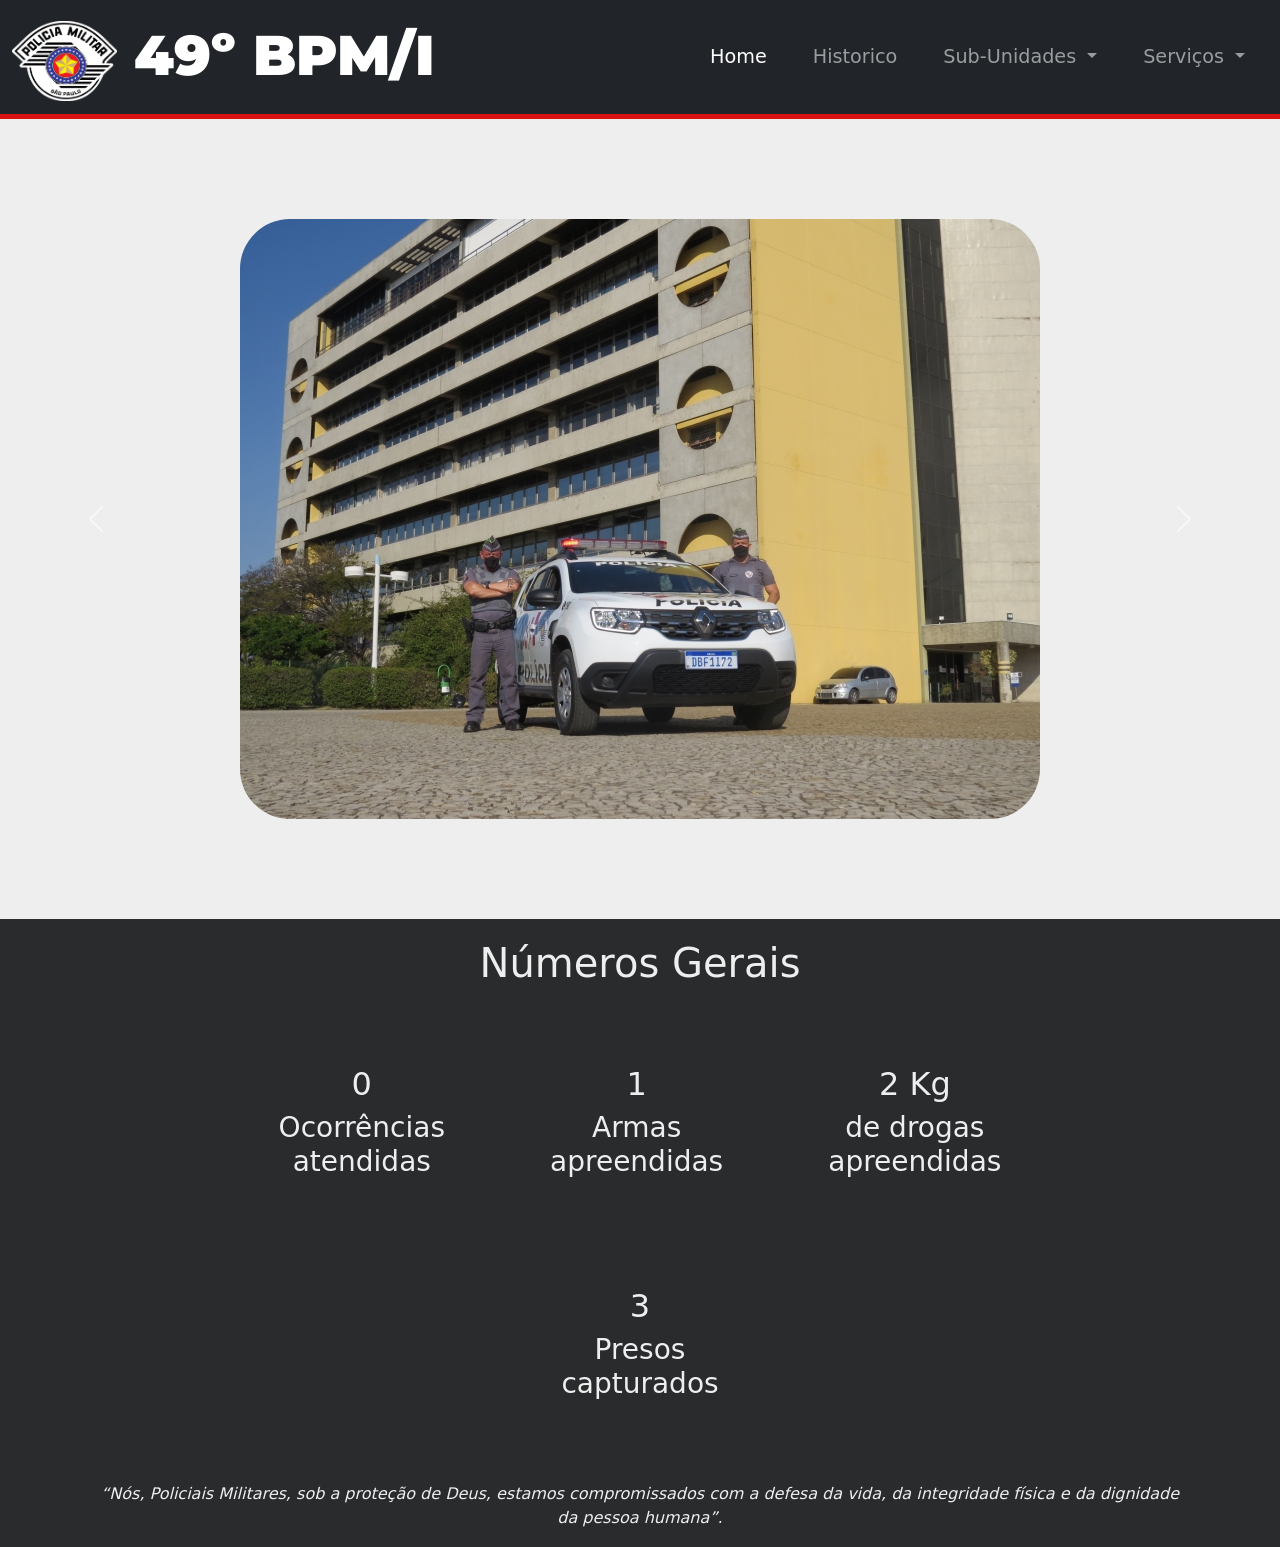
==== index.html @ ed8db5fe "add files to the website" ====
<!DOCTYPE html>
<html>

<head>
  <meta charset="utf-8">
  <title>49º BPM/I</title>
  <!-- CSS -->
  <link href="https://cdn.jsdelivr.net/npm/bootstrap@5.1.3/dist/css/bootstrap.min.css" rel="stylesheet" integrity="sha384-1BmE4kWBq78iYhFldvKuhfTAU6auU8tT94WrHftjDbrCEXSU1oBoqyl2QvZ6jIW3" crossorigin="anonymous">
  <link rel="stylesheet" href="css/styles.css">
  <link rel="icon" href="images/faviconpm.ico">

  <!-- BOOTSTRAP SCRIPT -->
  <script src="https://cdn.jsdelivr.net/npm/@popperjs/core@2.10.2/dist/umd/popper.min.js" integrity="sha384-7+zCNj/IqJ95wo16oMtfsKbZ9ccEh31eOz1HGyDuCQ6wgnyJNSYdrPa03rtR1zdB" crossorigin="anonymous"></script>
  <script src="https://cdn.jsdelivr.net/npm/bootstrap@5.1.3/dist/js/bootstrap.min.js" integrity="sha384-QJHtvGhmr9XOIpI6YVutG+2QOK9T+ZnN4kzFN1RtK3zEFEIsxhlmWl5/YESvpZ13" crossorigin="anonymous"></script>

  <!-- ICONS -->
  <script src="https://kit.fontawesome.com/e531ed52e5.js" crossorigin="anonymous"></script>

  <!-- FONTS -->
  <link rel="preconnect" href="https://fonts.googleapis.com">
  <link rel="preconnect" href="https://fonts.gstatic.com" crossorigin>
  <link
    href="https://fonts.googleapis.com/css2?family=Montserrat:ital,wght@0,100;0,200;0,300;0,400;0,500;0,600;0,700;0,800;0,900;1,100;1,200;1,300;1,400;1,500;1,600;1,700;1,800;1,900&family=Ubuntu:ital,wght@0,300;0,400;0,500;0,700;1,300;1,400;1,500;1,700&display=swap"
    rel="stylesheet">
</head>

<body>
  <!-- NavBar -->
  <section id="navegbar">
    <nav class="navbar navbar-expand-lg navbar-dark bg-dark">
      <div class="container-fluid">
        <a class="navbar-brand" href="#"><img src="images/logo.png" alt="" width="105" height="80" class="d-inline-block align-text-top">
          49º BPM/I
        </a>
        <button class="navbar-toggler" type="button" data-bs-toggle="collapse" data-bs-target="#navbarSupportedContent" aria-controls="navbarSupportedContent" aria-expanded="false" aria-label="Toggle navigation">
          <span class="navbar-toggler-icon"></span>
        </button>
        <div class="collapse navbar-collapse" id="navbarSupportedContent">
          <ul class="navbar-nav ms-auto mb-2 mb-lg-0">
            <li class="nav-item">
              <a class="nav-link active" aria-current="page" href="#">Home</a>
            </li>
            <li class="nav-item">
              <a class="nav-link" href="historico.html">Historico</a>
            </li>
            <li class="nav-item dropdown">
              <a class="nav-link dropdown-toggle" href="#" id="navbarDropdown" role="button" data-bs-toggle="dropdown" aria-expanded="false">
                Sub-Unidades
              </a>
              <ul class="dropdown-menu" aria-labelledby="navbarDropdown">
                <li><a class="dropdown-item" href="1cia.html">1 Cia</a></li>
                <li><a class="dropdown-item" href="2cia.html">2 Cia</a></li>
                <li><a class="dropdown-item" href="3cia.html">3 Cia</a></li>
                <li><a class="dropdown-item" href="#">Cia FT</a></li>
              </ul>
              <li class="nav-item dropdown">
                <a class="nav-link dropdown-toggle" href="#" id="navbarDropdown" role="button" data-bs-toggle="dropdown" aria-expanded="false">
                  Serviços
                </a>
                <ul class="dropdown-menu" aria-labelledby="navbarDropdown">
                  <li><a class="dropdown-item" href="http://sisbol.intranet.pm.sp.gov.br/_sisbolsc8/frmlogin/">Sisbol</a></li>
                  <li><a class="dropdown-item" href="#">Dejem/Delegada</a></li>
                  <li><a class="dropdown-item" href="#">Escala</a></li>
                  <li><a class="dropdown-item" href="#">Holerite</a></li>
                </ul>
            </li>
          </ul>
        </div>
    </nav>
  </section>
  <div class="logo-line">
  </div>

  <!-- Carousel -->
  <section id="photos">
    <div id="carouselExampleControls" class="carousel slide" data-bs-ride="carousel">
      <div class="carousel-inner">
        <div class="carousel-item active">
          <img class='photo-caro-index' src="images/img1.jpg" alt="photo1" class="d-block w-100" alt="...">
        </div>
        <div class="carousel-item">
          <img class="photo-caro-index" src="images/img2.jpeg" alt="photo2" class="d-block w-100" alt="...">
        </div>
        <div class="carousel-item">

          <img class="photo-caro-index" src="images/img3.jpeg" alt="photo3" class="d-block w-100" alt="...">
        </div>
        <div class="carousel-item">

          <img class="photo-caro-index" src="images/img4.jpg" alt="photo3" class="d-block w-100" alt="...">
        </div>
        <div class="carousel-item">

          <img class="photo-caro-index" src="images/img5.jpg" alt="photo3" class="d-block w-100" alt="...">
        </div>
      </div>
      <button class="carousel-control-prev" type="button" data-bs-target="#carouselExampleControls" data-bs-slide="prev">
        <span class="carousel-control-prev-icon" aria-hidden="true"></span>
        <span class="visually-hidden">Previous</span>
      </button>
      <button class="carousel-control-next" type="button" data-bs-target="#carouselExampleControls" data-bs-slide="next">
        <span class="carousel-control-next-icon" aria-hidden="true"></span>
        <span class="visually-hidden">Next</span>
      </button>
    </div>
  </section>


  <div class="bottom-container">

    <h1 class="work-label">Números Gerais</h1>
    <div >
      <div class="work-sub">
        <h2>0</h2>
        <h3>Ocorrências<br/>atendidas</h3>
      </div>
      <div class="work-sub">
        <h2>1</h2>
        <h3>Armas<br/>apreendidas</h3>
      </div>
      <div class="work-sub">
        <h2>2 Kg</h2>
        <h3>de drogas<br/>apreendidas</h3>
      </div>
      <div class="work-sub">
        <h2>3</h2>
        <h3>Presos<br/>capturados</h3>
      </div>
    </div>
  </section>

    <div class="socialmedia">
      <a href="https://www.facebook.com/">
        <i class="socialmedia-icons fab fa-facebook-f"></i>
      </a>
      <a href="https://www.instagram.com/">
        <i class="socialmedia-icons fab fa-instagram"></i>
      </a>
      <a href="">
      <i class="socialmedia-icons fas fa-envelope"></i>
      </a>
    </div>
    <p class="endphrase">“Nós, Policiais Militares, sob a proteção de Deus, estamos compromissados
  com a defesa da vida, da integridade física e da dignidade da pessoa humana”.</p>
  </div>

</body>

</html>
---- css/styles.css ----
body{
  background-color: #EEEEEE ;
  text-align: center;
  margin: 0;
}

/* Navbar */
.navbar-brand {
  font-family: 'Montserrat', sans-serif;
  font-weight: 900;
  font-size: 3.5rem;
}

.nav-item {

  font-size: 1.2rem;
  padding: 0 15px;
}

.logo-line {
  background-color: #DA1212;
  height: 5px;
  padding-top: 0;
}

/* Home */
#photos {
  padding: 100px 0 100px;
}

.photo-caro-index {
  border-radius: 50px;
  text-align: center;
  width: 800px;
  height: 600px;
}


.photo-caro {
  border-radius: 50px;
  text-align: center;
  object-fit: cover;
  width: 700px;
  height: 500px;
}

.bottom-container {
  background-color: #292b2c;
  color: #EEEEEE;
  padding: 10px 100px 1px;

}

.work-label {
  padding: 10px 40px 20px;
}

.work-sub {
  display: inline-block;
  padding: 50px 50px 50px;
}

.socialmedia-icons {
  margin-left: 10px;
  margin-right: 10px;
  margin-bottom: 30px;
}


.endphrase {
  font-style: italic;
}

/* Historico */

#historico {
  padding: 100px 100px;
  display: inline-block;
}

.texto-his {
  text-align: left;
  vertical-align: middle;

}

.brasao {
  text-align: center;
}

.container-cia {
  height: 500px;

}

.cia-label {
  text-align: center;
  vertical-align: bottom;
  padding-top: 0;
  margin-top: 180px;
}


.photos-cia {
  height: 500px;
  width: 600px;
}

.texto-cia {
  text-align: center;
}

.pel-cia {
  padding: 20px 0 20px 30px;

}

hr {
  border-color: #C8C6C6;
  margin: auto;
  width: 20%;
}

a{
  text-decoration:none;
  color: inherit;
}
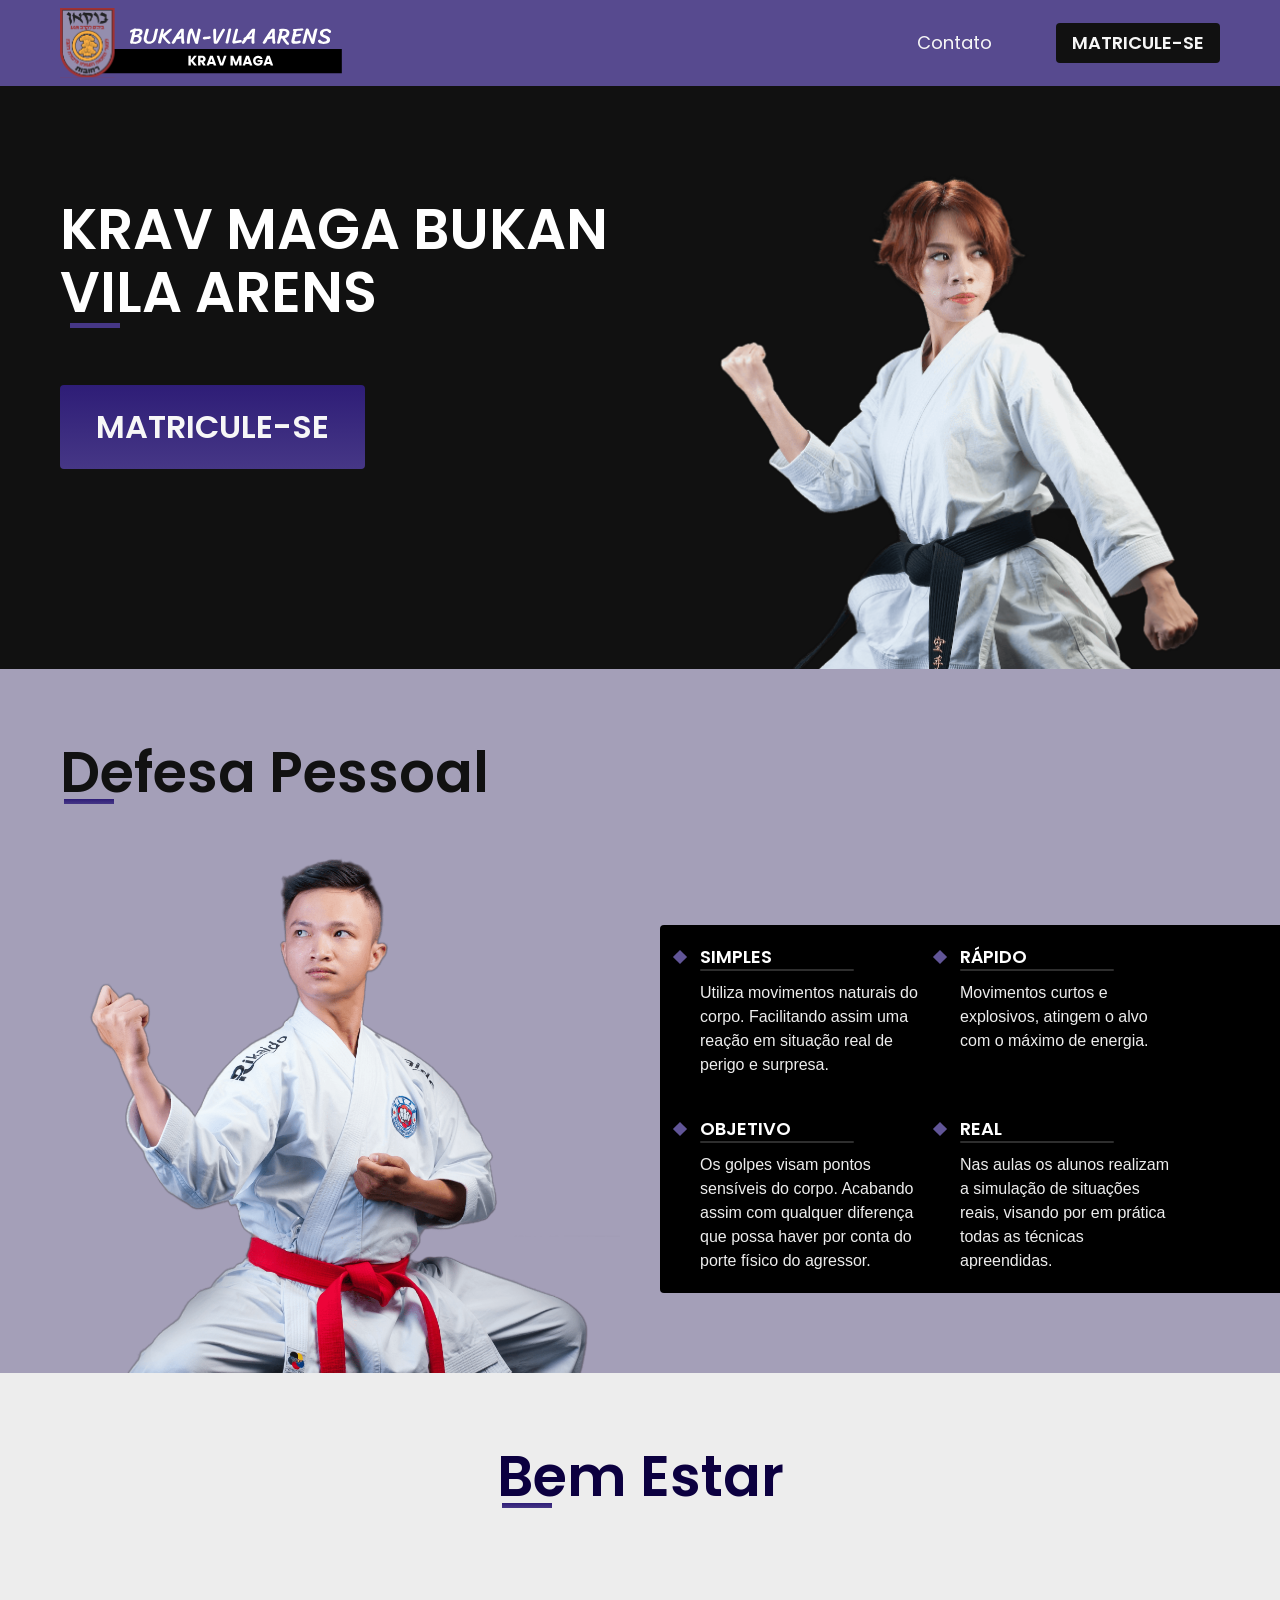
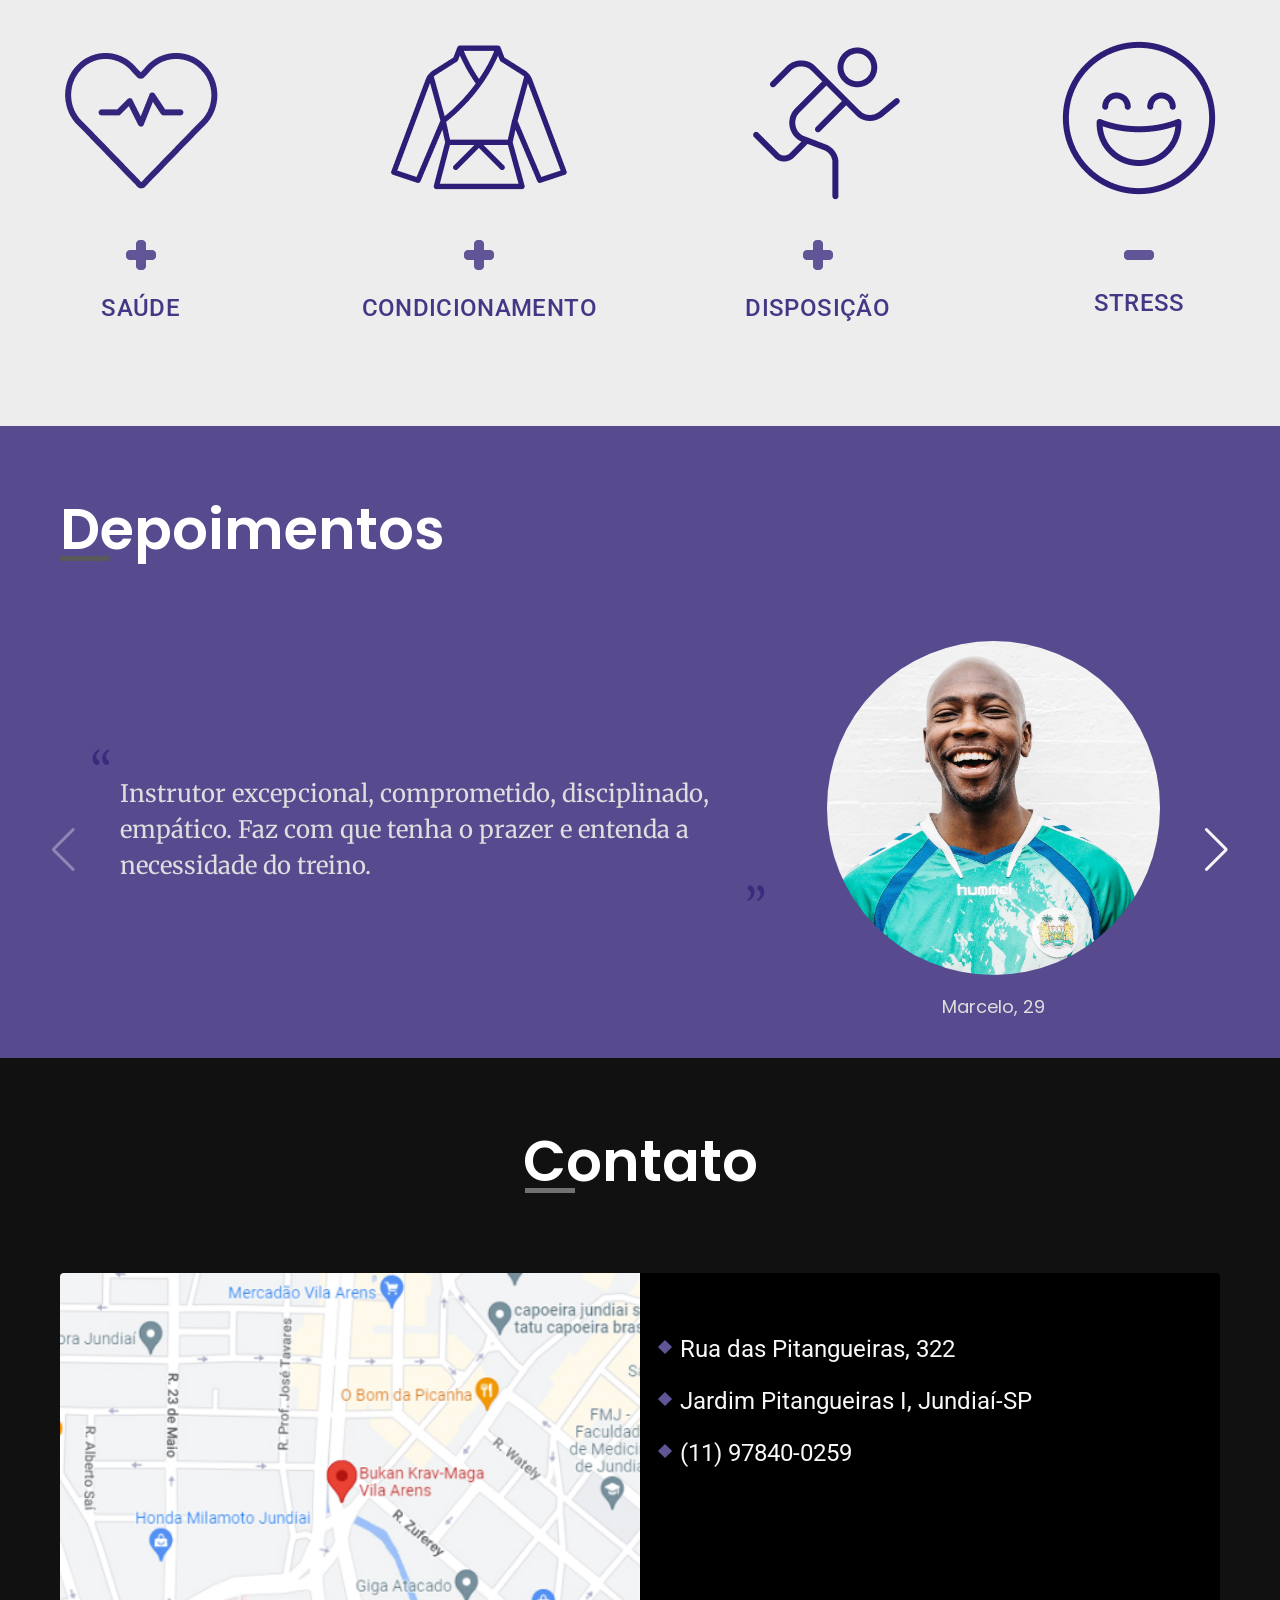
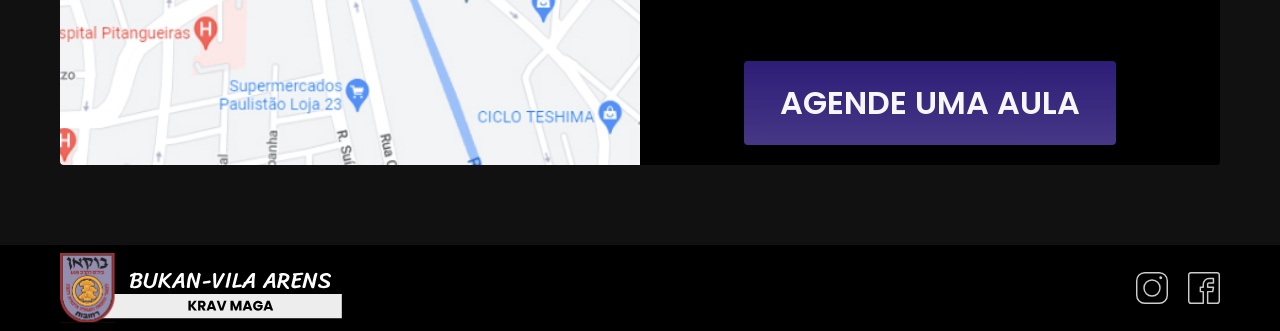
==== commit f4d74edb: "Add files via upload" ====
--- a/index.html
+++ b/index.html
@@ -1,149 +1,218 @@
 <!DOCTYPE html>
-<html>
+<html lang="en">
 
 <head>
-  <meta charset="utf-8">
-  <title>49º BPM/I</title>
-  <!-- CSS -->
-  <link href="https://cdn.jsdelivr.net/npm/bootstrap@5.1.3/dist/css/bootstrap.min.css" rel="stylesheet" integrity="sha384-1BmE4kWBq78iYhFldvKuhfTAU6auU8tT94WrHftjDbrCEXSU1oBoqyl2QvZ6jIW3" crossorigin="anonymous">
-  <link rel="stylesheet" href="css/styles.css">
-  <link rel="icon" href="images/faviconpm.ico">
-
-  <!-- BOOTSTRAP SCRIPT -->
-  <script src="https://cdn.jsdelivr.net/npm/@popperjs/core@2.10.2/dist/umd/popper.min.js" integrity="sha384-7+zCNj/IqJ95wo16oMtfsKbZ9ccEh31eOz1HGyDuCQ6wgnyJNSYdrPa03rtR1zdB" crossorigin="anonymous"></script>
-  <script src="https://cdn.jsdelivr.net/npm/bootstrap@5.1.3/dist/js/bootstrap.min.js" integrity="sha384-QJHtvGhmr9XOIpI6YVutG+2QOK9T+ZnN4kzFN1RtK3zEFEIsxhlmWl5/YESvpZ13" crossorigin="anonymous"></script>
-
-  <!-- ICONS -->
-  <script src="https://kit.fontawesome.com/e531ed52e5.js" crossorigin="anonymous"></script>
-
-  <!-- FONTS -->
+  <meta charset="UTF-8">
+  <meta http-equiv="X-UA-Compatible" content="IE=edge">
+  <meta name="viewport" content="width=device-width, initial-scale=1.0">
+  <link rel="icon" type="image/x-icon" href="./img/icon.ico">
   <link rel="preconnect" href="https://fonts.googleapis.com">
   <link rel="preconnect" href="https://fonts.gstatic.com" crossorigin>
-  <link
-    href="https://fonts.googleapis.com/css2?family=Montserrat:ital,wght@0,100;0,200;0,300;0,400;0,500;0,600;0,700;0,800;0,900;1,100;1,200;1,300;1,400;1,500;1,600;1,700;1,800;1,900&family=Ubuntu:ital,wght@0,300;0,400;0,500;0,700;1,300;1,400;1,500;1,700&display=swap"
-    rel="stylesheet">
+  <link href="https://fonts.googleapis.com/css2?family=Merriweather:ital,wght@1,900&family=Poppins:wght@400;600&family=Roboto:wght@500&display=swap" rel="stylesheet">
+  <link rel="stylesheet" href="./style.css">
+  <link rel="stylesheet" href="https://cdn.jsdelivr.net/npm/swiper@11/swiper-bundle.min.css" />
+  <title>Bukan Vila Arens - Krav Maga</title>
 </head>
 
 <body>
-  <!-- NavBar -->
-  <section id="navegbar">
-    <nav class="navbar navbar-expand-lg navbar-dark bg-dark">
-      <div class="container-fluid">
-        <a class="navbar-brand" href="#"><img src="images/logo.png" alt="" width="105" height="80" class="d-inline-block align-text-top">
-          49º BPM/I
-        </a>
-        <button class="navbar-toggler" type="button" data-bs-toggle="collapse" data-bs-target="#navbarSupportedContent" aria-controls="navbarSupportedContent" aria-expanded="false" aria-label="Toggle navigation">
-          <span class="navbar-toggler-icon"></span>
-        </button>
-        <div class="collapse navbar-collapse" id="navbarSupportedContent">
-          <ul class="navbar-nav ms-auto mb-2 mb-lg-0">
-            <li class="nav-item">
-              <a class="nav-link active" aria-current="page" href="#">Home</a>
+  <div class="header-fino-bg">
+    <div class="header-fino container">
+      <img src="./img/logo-mini.png" alt="">
+      <a href="https://venda.nextfit.com.br/84975d6c-fbd7-4f1c-8184-515aad8ee9af/contratos" class="botao-header font-1-s">Matricule-se</a>
+    </div>
+  </div>
+  <header class="header-bg">
+    <div class="header container">
+      <img src="./img/logo.svg" alt="">
+      <nav>
+        <ul>
+          <li class="contato-button"><a href="#contato" class="font-1-m">Contato</a></li>
+          <li><a href="https://venda.nextfit.com.br/84975d6c-fbd7-4f1c-8184-515aad8ee9af/contratos" class="botao-header font-1-m-b">Matricule-se</a></li>
+        </ul>
+      </nav>
+    </div>
+  </header>
+
+
+  <main class="banner-bg">
+    <div class="banner container">
+      <div class="banner-conteudo">
+        <h1 class="font-1-xxl cor-0">KRAV MAGA BUKAN <br>VILA ARENS</h1>
+        <a href="https://venda.nextfit.com.br/84975d6c-fbd7-4f1c-8184-515aad8ee9af/contratos" class="botao-primario font-1-xl cor-1">matricule-se</a>
+      </div>
+      <img src="./img/intro.png" alt="">
+    </div>
+  </main>
+
+  <article class="defesa-bg">
+    <div class="defesa container">
+      <h1 class="font-1-xxl cor-11">Defesa Pessoal</h1>
+      <div class="defesa-conteudo">
+        <img src="./img/defesa.png" alt="">
+        <div class="defesa-texto">
+          <div class="defesa-texto-item">
+            <h2 class="font-1-m-b">SIMPLES</h2>
+            <p class="font-2-s">Utiliza movimentos naturais do corpo. Facilitando assim uma reação em situação real de perigo e surpresa.</p>
+          </div>
+          <div class="defesa-texto-item">
+            <h2 class="font-1-m-b">RÁPIDO</h2>
+            <p class="font-2-s">Movimentos curtos e explosivos, atingem o alvo com o máximo de energia.</p>
+          </div>
+          <div class="defesa-texto-item">
+            <h2 class="font-1-m-b">OBJETIVO</h2>
+            <p class="font-2-s">Os golpes visam pontos sensíveis do corpo. Acabando assim com qualquer diferença que possa haver por conta do porte físico do agressor.</p>
+          </div>
+          <div class="defesa-texto-item">
+            <h2 class="font-1-m-b">REAL</h2>
+            <p class="font-2-s">Nas aulas os alunos realizam a simulação de situações reais, visando por em prática todas as técnicas apreendidas.</p>
+          </div>
+        </div>
+      </div>
+    </div>
+
+  </article>
+
+  <article class="bem-estar-bg">
+    <div class="bem-estar">
+      <h1 class="font-1-xxl cor-p10 container">Bem Estar</h1>
+      <div class="bem-estar-conteudo">
+        <div>
+          <img src="./img/bem-estar/bemestar1.png" alt="">
+          <h3 class="font-2-l-b cor-p8">Saúde</h3>
+        </div>
+        <div>
+          <img src="./img/bem-estar/bemestar2.png" alt="">
+          <h3 class="font-2-l-b cor-p8">Condicionamento</h3>
+        </div>
+        <div>
+          <img src="./img/bem-estar/bemestar3.png" alt="">
+          <h3 class="font-2-l-b cor-p8">Disposição</h3>
+        </div>
+        <div>
+          <img src="./img/bem-estar/bemestar4.png" alt="">
+          <h3 class="font-2-l-b cor-p8">Stress</h3>
+        </div>
+      </div>
+    </div>
+  </article>
+
+  <div class="depoimento-bg">
+    <h1 class="font-1-xxl cor-0 container">Depoimentos</h1>
+    <div class="swiper mySwiper container">
+      <div class="swiper-wrapper">
+        <div class="swiper-slide">
+          <div class="depoimento-detalhe">
+            <blockquote class="font-1-l cor-3">
+              <p>Instrutor excepcional, comprometido, disciplinado, empático. Faz com que tenha o prazer e entenda a necessidade do treino.</p>
+            </blockquote>
+            <div class="depoimento-pessoa">
+              <img src="./img/depoimentos/pessoas/1.jpg" alt="">
+              <p class="font-1-m cor-3">Marcelo, 29</p>
+            </div>
+          </div>
+        </div>
+        <div class="swiper-slide">
+          <div class="depoimento-detalhe">
+            <blockquote class="font-1-l cor-3">
+              <p>Sua expertise e abordagem dedicada ao ensino desta arte de defesa pessoal são notáveis. Sua paixão por transmitir habilidades práticas e promover a confiança é verdadeiramente inspiradora.</p>
+            </blockquote>
+            <div class="depoimento-pessoa">
+              <img src="./img/depoimentos/pessoas/2.jpg" alt="">
+              <p class="font-1-m cor-3">Rafaella, 32</p>
+            </div>
+          </div>
+        </div>
+        <div class="swiper-slide">
+          <div class="depoimento-detalhe">
+            <blockquote class="font-1-l cor-3">
+              <p>Sua habilidade em ensinar técnicas de autodefesa com eficiência e foco é admirável. Agradeço por compartilhar seu conhecimento e nos capacitar a enfrentar desafios com coragem e segurança</p>
+            </blockquote>
+            <div class="depoimento-pessoa">
+              <img src="./img/depoimentos/pessoas/3.jpg" alt="">
+              <p class="font-1-m cor-3">Glauco, 45</p>
+            </div>
+          </div>
+        </div>
+        <div class="swiper-slide">
+          <div class="depoimento-detalhe">
+            <blockquote class="font-1-l cor-3">
+              <p>Professor, sua abordagem no ensino de Krav Maga vai além das técnicas, é um verdadeiro guia para o autodesenvolvimento. Obrigado por nos orientar não apenas na defesa pessoal, mas também no fortalecimento mental e físico. Você faz a diferença nas vidas de seus alunos.</p>
+            </blockquote>
+            <div class="depoimento-pessoa">
+              <img src="./img/depoimentos/pessoas/4.jpg" alt="">
+              <p class="font-1-m cor-3">Fernanda, 19</p>
+            </div>
+          </div>
+        </div>
+      </div>
+      <div class="swiper-button-next"></div>
+      <div class="swiper-button-prev"></div>
+    </div>
+  </div>
+
+  <article class="contato-bg">
+    <div id="contato" class="contato container">
+      <h1 class="font-1-xxl cor-0 container">Contato</h1>
+      <div class="contato-conteudo">
+        <div>
+          <img src="./img/mapa/mapa.jpg" alt="">
+        </div>
+        <div class="contato-detalhes">
+          <ul>
+            <li class="font-2-l">
+              Rua das Pitangueiras, 322
             </li>
-            <li class="nav-item">
-              <a class="nav-link" href="historico.html">Historico</a>
+            <li class="font-2-l">
+              Jardim Pitangueiras I, Jundiaí-SP
             </li>
-            <li class="nav-item dropdown">
-              <a class="nav-link dropdown-toggle" href="#" id="navbarDropdown" role="button" data-bs-toggle="dropdown" aria-expanded="false">
-                Sub-Unidades
-              </a>
-              <ul class="dropdown-menu" aria-labelledby="navbarDropdown">
-                <li><a class="dropdown-item" href="1cia.html">1 Cia</a></li>
-                <li><a class="dropdown-item" href="2cia.html">2 Cia</a></li>
-                <li><a class="dropdown-item" href="3cia.html">3 Cia</a></li>
-                <li><a class="dropdown-item" href="#">Cia FT</a></li>
-              </ul>
-              <li class="nav-item dropdown">
-                <a class="nav-link dropdown-toggle" href="#" id="navbarDropdown" role="button" data-bs-toggle="dropdown" aria-expanded="false">
-                  Serviços
-                </a>
-                <ul class="dropdown-menu" aria-labelledby="navbarDropdown">
-                  <li><a class="dropdown-item" href="http://sisbol.intranet.pm.sp.gov.br/_sisbolsc8/frmlogin/">Sisbol</a></li>
-                  <li><a class="dropdown-item" href="#">Dejem/Delegada</a></li>
-                  <li><a class="dropdown-item" href="#">Escala</a></li>
-                  <li><a class="dropdown-item" href="#">Holerite</a></li>
-                </ul>
+            <li class="font-2-l">
+              (11) 97840-0259
             </li>
           </ul>
-        </div>
-    </nav>
-  </section>
-  <div class="logo-line">
-  </div>
-
-  <!-- Carousel -->
-  <section id="photos">
-    <div id="carouselExampleControls" class="carousel slide" data-bs-ride="carousel">
-      <div class="carousel-inner">
-        <div class="carousel-item active">
-          <img class='photo-caro-index' src="images/img1.jpg" alt="photo1" class="d-block w-100" alt="...">
-        </div>
-        <div class="carousel-item">
-          <img class="photo-caro-index" src="images/img2.jpeg" alt="photo2" class="d-block w-100" alt="...">
-        </div>
-        <div class="carousel-item">
-
-          <img class="photo-caro-index" src="images/img3.jpeg" alt="photo3" class="d-block w-100" alt="...">
-        </div>
-        <div class="carousel-item">
-
-          <img class="photo-caro-index" src="images/img4.jpg" alt="photo3" class="d-block w-100" alt="...">
-        </div>
-        <div class="carousel-item">
-
-          <img class="photo-caro-index" src="images/img5.jpg" alt="photo3" class="d-block w-100" alt="...">
-        </div>
-      </div>
-      <button class="carousel-control-prev" type="button" data-bs-target="#carouselExampleControls" data-bs-slide="prev">
-        <span class="carousel-control-prev-icon" aria-hidden="true"></span>
-        <span class="visually-hidden">Previous</span>
-      </button>
-      <button class="carousel-control-next" type="button" data-bs-target="#carouselExampleControls" data-bs-slide="next">
-        <span class="carousel-control-next-icon" aria-hidden="true"></span>
-        <span class="visually-hidden">Next</span>
-      </button>
-    </div>
-  </section>
-
-
-  <div class="bottom-container">
-
-    <h1 class="work-label">Números Gerais</h1>
-    <div >
-      <div class="work-sub">
-        <h2>0</h2>
-        <h3>Ocorrências<br/>atendidas</h3>
-      </div>
-      <div class="work-sub">
-        <h2>1</h2>
-        <h3>Armas<br/>apreendidas</h3>
-      </div>
-      <div class="work-sub">
-        <h2>2 Kg</h2>
-        <h3>de drogas<br/>apreendidas</h3>
-      </div>
-      <div class="work-sub">
-        <h2>3</h2>
-        <h3>Presos<br/>capturados</h3>
-      </div>
-    </div>
-  </section>
-
-    <div class="socialmedia">
-      <a href="https://www.facebook.com/">
-        <i class="socialmedia-icons fab fa-facebook-f"></i>
-      </a>
-      <a href="https://www.instagram.com/">
-        <i class="socialmedia-icons fab fa-instagram"></i>
-      </a>
-      <a href="">
-      <i class="socialmedia-icons fas fa-envelope"></i>
-      </a>
-    </div>
-    <p class="endphrase">“Nós, Policiais Militares, sob a proteção de Deus, estamos compromissados
-  com a defesa da vida, da integridade física e da dignidade da pessoa humana”.</p>
-  </div>
-
+          <div>
+            <a href=" https://agendamento.nextfit.com.br/9d286d6a-3366-4087-a16e-9884ce98c8f1" class="botao-primario font-1-xl cor-1">AGENDE UMA AULA</a>
+          </div>
+        </div>
+      </div>
+    </div>
+
+  </article>
+  <a href="https://wa.me/5511947902909">
+
+    <div class="whatsapp-bg">
+      <div class="whatsapp ">
+        <div class="whatsapp-conteudo">
+          <div class="whatsapp-img">
+            <img src="./img/icons8-whatsapp.svg" alt="">
+          </div>
+          <p class="font-1-m">Fale Conosco</p>
+        </div>
+      </div>
+    </div>
+  </a>
+
+  <footer class="footer-bg">
+    <div class="container footer">
+      <img src="./img/logo-branco.svg" alt="">
+      <ul>
+        <li><a href="https://www.instagram.com/bukan.jundiai.vilaarens/"><img src="./img/sociais/instagram.svg" alt=""></a></li>
+        <li><a href="https://www.facebook.com/bukankravmagavilaarens/"><img src="./img/sociais/facebook.svg" alt=""></a></li>
+      </ul>
+    </div>
+
+  </footer>
+
+  <script src="./script.js" type="module"></script>
+  <script src="https://cdn.jsdelivr.net/npm/swiper@11/swiper-bundle.min.js"></script>
+
+  <script>
+    let swiper = new Swiper(".mySwiper", {
+      navigation: {
+        nextEl: ".swiper-button-next",
+        prevEl: ".swiper-button-prev",
+      },
+    });
+  </script>
 </body>
 
-</html>
+</html>
--- a/style.css
+++ b/style.css
@@ -0,0 +1,16 @@
+/* Utilitarios */
+@import "./css/utilitarios/componentes.css";
+@import "./css/utilitarios/cores.css";
+@import "./css/utilitarios/tipografia.css";
+
+/* GLOBAL */
+@import "./css/global/global.css";
+@import "./css/global/header.css";
+@import "./css/global/footer.css";
+
+/* HOME */
+@import "./css/home/banner.css";
+@import "./css/home/defesa.css";
+@import "./css/home/bem-estar.css";
+@import "./css/home/depoimento.css";
+@import "./css/home/contato.css";
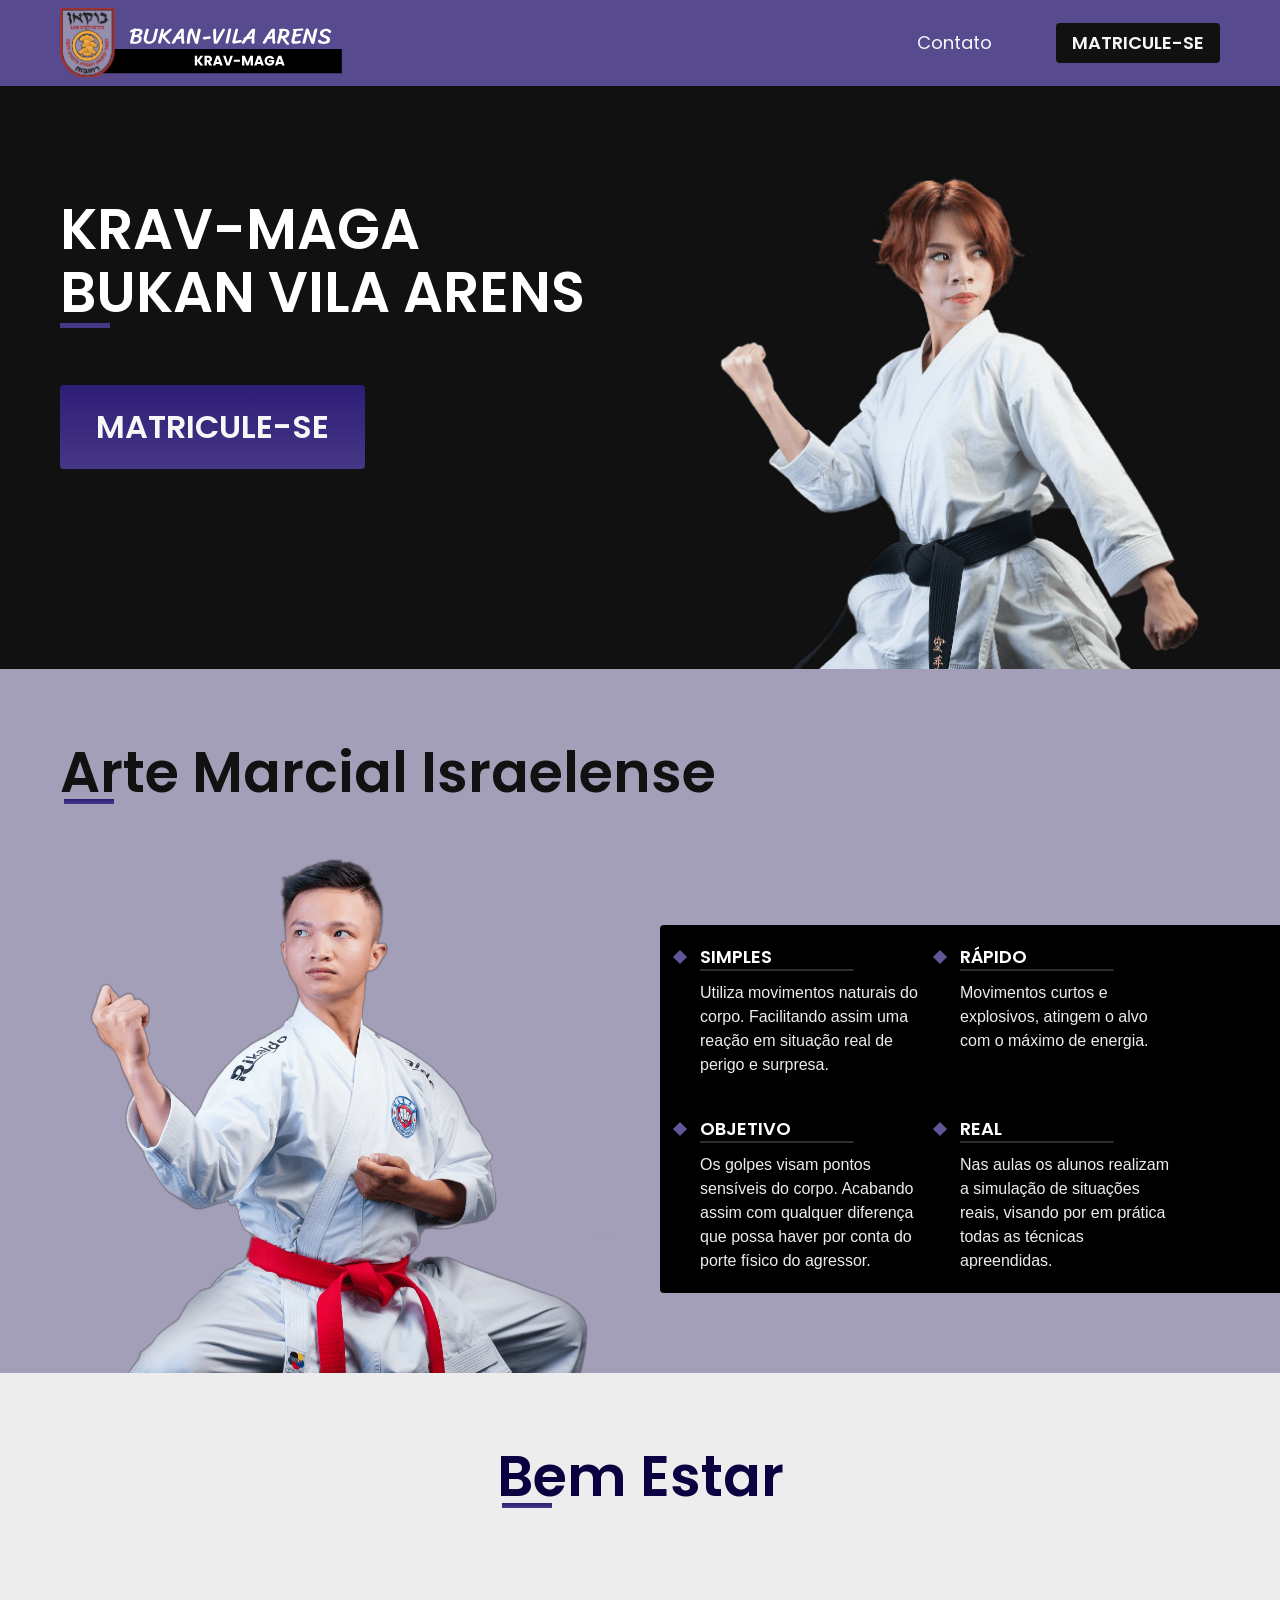
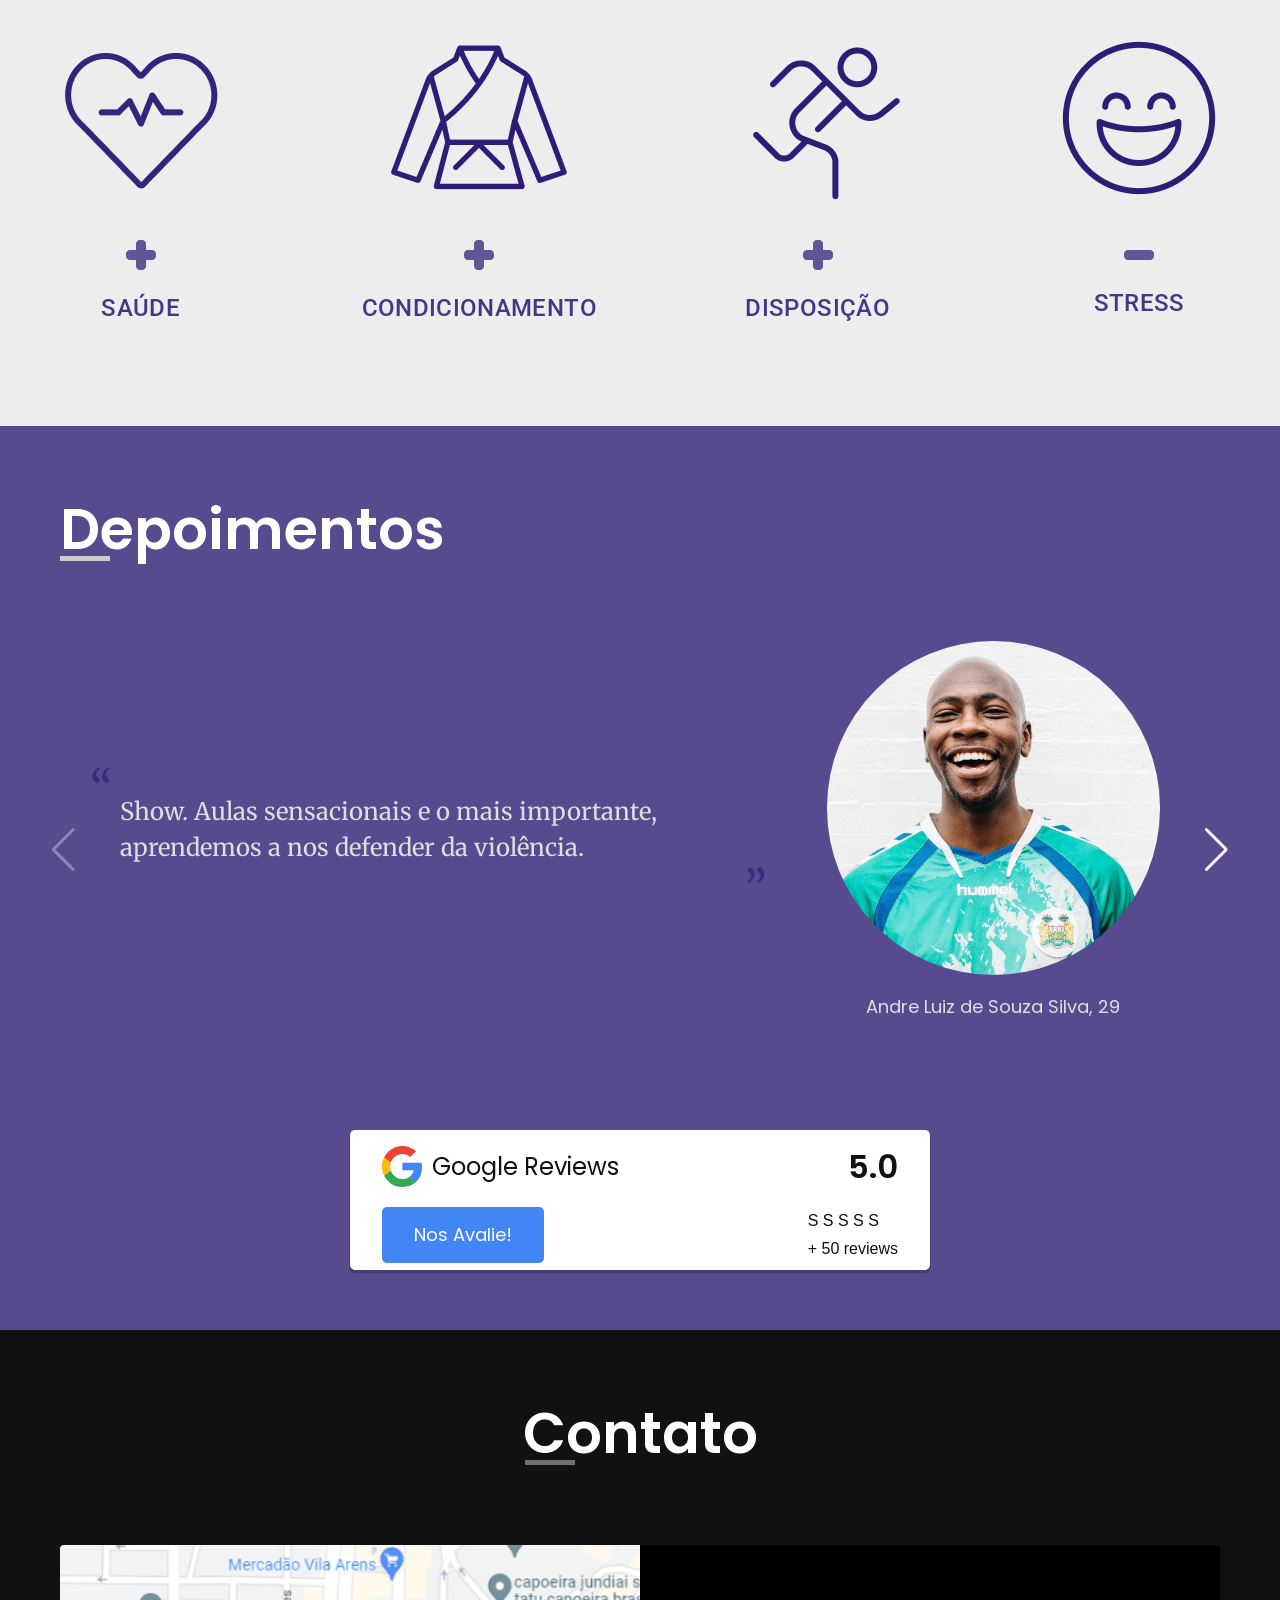
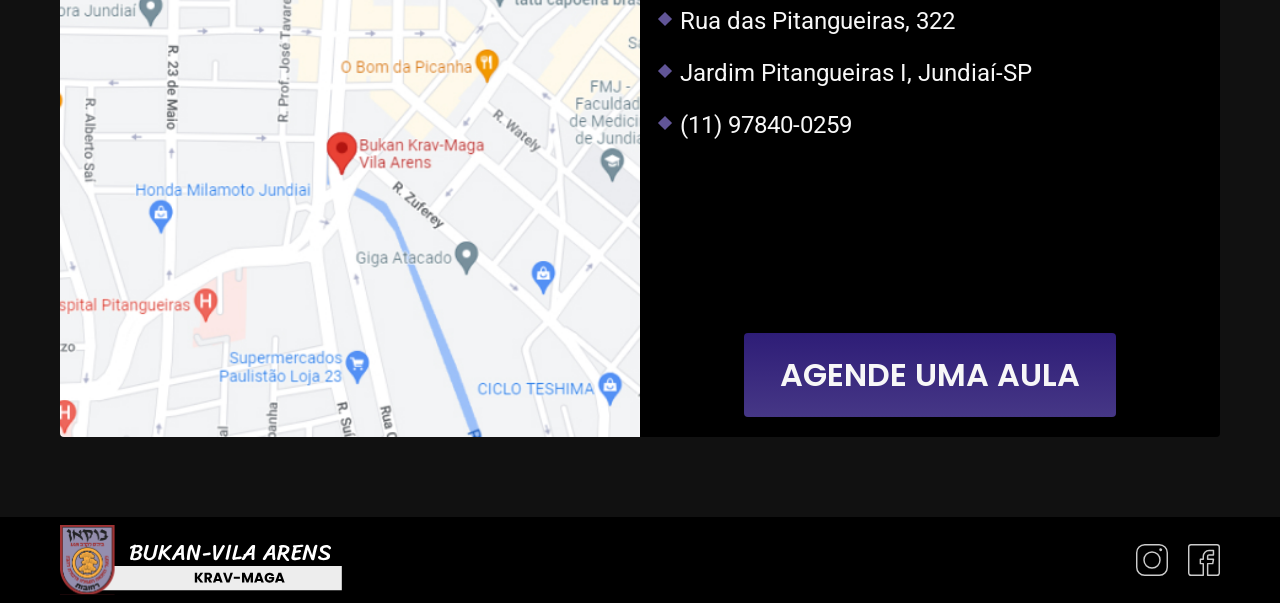
==== commit 011cf72a: "Add files via upload" ====
--- a/index.html
+++ b/index.html
@@ -37,7 +37,7 @@
   <main class="banner-bg">
     <div class="banner container">
       <div class="banner-conteudo">
-        <h1 class="font-1-xxl cor-0">KRAV MAGA BUKAN <br>VILA ARENS</h1>
+        <h1 class="font-1-xxl cor-0">KRAV-MAGA BUKAN VILA ARENS</h1>
         <a href="https://venda.nextfit.com.br/84975d6c-fbd7-4f1c-8184-515aad8ee9af/contratos" class="botao-primario font-1-xl cor-1">matricule-se</a>
       </div>
       <img src="./img/intro.png" alt="">
@@ -46,7 +46,7 @@
 
   <article class="defesa-bg">
     <div class="defesa container">
-      <h1 class="font-1-xxl cor-11">Defesa Pessoal</h1>
+      <h1 class="font-1-xxl cor-11">Arte Marcial Israelense</h1>
       <div class="defesa-conteudo">
         <img src="./img/defesa.png" alt="">
         <div class="defesa-texto">
@@ -103,11 +103,11 @@
         <div class="swiper-slide">
           <div class="depoimento-detalhe">
             <blockquote class="font-1-l cor-3">
-              <p>Instrutor excepcional, comprometido, disciplinado, empático. Faz com que tenha o prazer e entenda a necessidade do treino.</p>
+              <p>Show. Aulas sensacionais e o mais importante, aprendemos a nos defender da violência.</p>
             </blockquote>
             <div class="depoimento-pessoa">
               <img src="./img/depoimentos/pessoas/1.jpg" alt="">
-              <p class="font-1-m cor-3">Marcelo, 29</p>
+              <p class="font-1-m cor-3">Andre Luiz de Souza Silva, 29</p>
             </div>
           </div>
         </div>
@@ -147,6 +147,28 @@
       </div>
       <div class="swiper-button-next"></div>
       <div class="swiper-button-prev"></div>
+    </div>
+    <div class="google container">
+      <div class="google-review">
+        <div class="google-nota">
+          <div class="google-logo">
+            <img src="./img/google.svg" alt="" width="40px">
+            <p class="font-1-l">Google Reviews</p>
+          </div>
+          <p class="font-1-xl">5.0</p>
+        </div>
+        <div class="google-user">
+          <a href="" class="font-1-m">
+            <div class="google-button">
+              Nos Avalie!
+            </div>
+          </a>
+          <div class="google-stars">
+            <span>S S S S S</span>
+            <p>+ 50 reviews</p>
+          </div>
+        </div>
+      </div>
     </div>
   </div>
 
